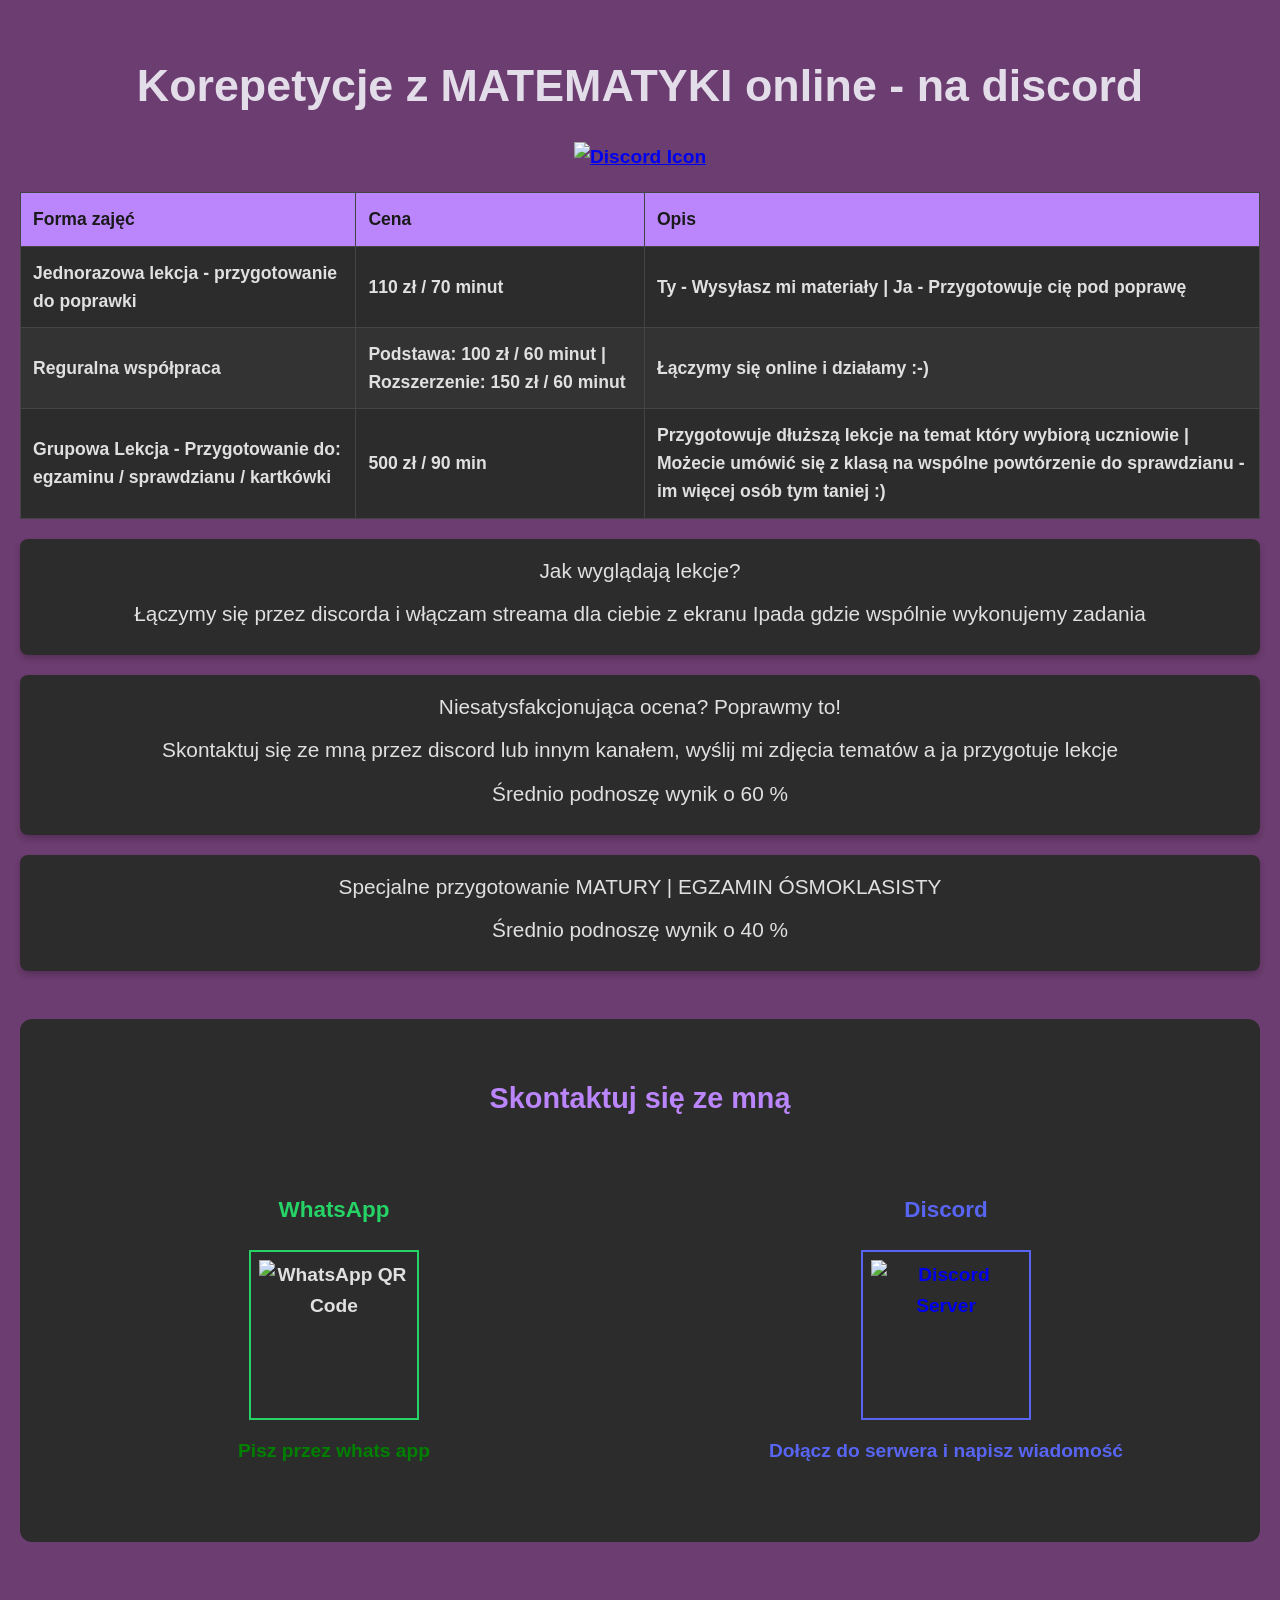
==== index.html @ e44cb3eb "Rename html_matma.html to index.html" ====
<!DOCTYPE html>
<html lang="en">
<head>
  <meta charset="UTF-8">
<meta name="viewport" content="width=device-width, initial-scale=1.0">
<title>Math Tutoring Services</title>
<link rel="stylesheet" href="css_korki.css">
</head>
<body>
<h1>Korepetycje z MATEMATYKI online - na discord</h1>

<div class="discord-icon">
    <a href="https://discord.gg/GSVQudE6" target="_blank">
        <img src="dc.png" alt="Discord Icon">
    </a>
</div>

<table>
    <thead>
        <tr>
            <th>Forma zajęć</th>
            <th>Cena</th>
            <th>Opis</th>
        </tr>
    </thead>
    <tbody>
        <tr>
            <td>Jednorazowa lekcja - przygotowanie do poprawki</td>
            <td>110 zł / 70 minut</td>
            <td>Ty - Wysyłasz mi materiały | Ja - Przygotowuje cię pod poprawę</td>
        </tr>
        <tr>
            <td>Reguralna współpraca</td>
            <td>Podstawa: 100 zł / 60 minut | Rozszerzenie: 150 zł / 60 minut</td>
            <td>Łączymy się online i działamy :-)</td>
        </tr>
        <tr>
            <td>Grupowa Lekcja - Przygotowanie do: egzaminu / sprawdzianu / kartkówki</td>
            <td>500 zł / 90 min</td>
            <td>Przygotowuje dłuższą lekcje na temat który wybiorą uczniowie | Możecie umówić się z klasą na wspólne powtórzenie do sprawdzianu - im więcej osób tym taniej :)</td>
        </tr>
    </tbody>
</table>

<div class="image-section" style="text-align: center;">
    <p>Jak wyglądają lekcje?</p>
    <p>Łączymy się przez discorda i włączam streama dla ciebie z ekranu Ipada gdzie wspólnie wykonujemy zadania</p>

</div>

<div class="image-section" style="text-align: center;">
    <p>Niesatysfakcjonująca ocena? Poprawmy to!</p>
    <p>Skontaktuj się ze mną przez discord lub innym kanałem, wyślij mi zdjęcia tematów a ja przygotuje lekcje</p>
    <p>Średnio podnoszę wynik o 60 %</p>
</div>

<div class="image-section" style="text-align: center;">
    <p>Specjalne przygotowanie MATURY | EGZAMIN ÓSMOKLASISTY</p>
    <p>Średnio podnoszę wynik o 40 %</p>

</div>





<div class="contact-section" style="margin: 3rem auto; text-align: center; padding: 2rem; background: #2c2c2c; border-radius: 12px;">
  <h2 style="color: #bb86fc; margin-bottom: 1.5rem;">Skontaktuj się ze mną</h2>
  
  <div style="display: flex; justify-content: center; gap: 3rem; flex-wrap: wrap;">
    <div class="contact-method" style="flex: 1 1 300px; padding: 1.5rem;">
      <h3 style="color: #25D366;">WhatsApp</h3>
      <img src="whats.png" alt="WhatsApp QR Code" style="width: 150px; height: 150px; margin: 1rem auto; border: 2px solid #25D366; padding: 0.5rem; display: block;">
      <p style="color:green; margin-top: 0.9rem;">Pisz przez whats app</p>
    </div>

    <div class="contact-method" style="flex: 1 1 300px; padding: 1.5rem;">
      <h3 style="color: #5865F2;">Discord</h3>
      <a href="https://discord.gg/GSVQudE6" target="_blank" style="text-decoration: none;">
        <img src="dc_qr.png" alt="Discord Server" style="width: 150px; height: 150px; margin: 1rem auto; border: 2px solid #5865F2; padding: 0.5rem; display: block;">
        <p style="color: #5865F2; margin-top: 0.9rem;">Dołącz do serwera i napisz wiadomość</p>
      </a>
    </div>
  </div>
</div>

</div>
</body>
</html>
---- css_korki.css ----
/* General Styles */
body {
    font-family: 'Arial', sans-serif;
    background-color: #6c3d70;
    color: #e0e0e0;
    margin: 0;
    padding: 20px;
    line-height: 1.6;
    font-size: 1.2rem;
    font-weight: 600;
  }
  
  h1 {
    text-align: center;
    color: #e3ddea;
    font-size: 2.8rem;
    margin-bottom: 20px;
    font-weight: 700;
  }
  
  /* Discord Icon */
  .discord-icon {
    text-align: center;
    margin: 20px 0;
  }
  
  .discord-icon img {
    width: 50px;
    height: 50px;
    transition: transform 0.3s ease;
  }
  
  .discord-icon img:hover {
    transform: scale(1.1);
  }
  
  /* Table Styles */
  table {
    width: 100%;
    border-collapse: collapse;
    margin: 20px 0;
    background-color: #2c2c2c;
    color: #e0e0e0;
  }
  
  table, th, td {
    border: 1px solid #444;
  }
  
  th, td {
    padding: 12px;
    text-align: left;
    font-size: 1.1rem;
  }
  
  th {
    background-color: #bb86fc;
    color: #1a1a1a;
    font-weight: 700;
  }
  
  tr:nth-child(even) {
    background-color: #333;
  }
  
  tr:hover {
    background-color: #444;
  }
  
  /* Image Sections */
  .image-section {
    margin: 20px 0;
    padding: 15px;
    background-color: #2c2c2c;
    border-radius: 8px;
    box-shadow: 0 4px 6px rgba(0, 0, 0, 0.2);
  }
  
  .image-section p {
    margin: 0 0 10px 0;
    font-size: 1.3rem;
    color: #e0e0e0;
    font-weight: 500;
  }
  
  .image-section img {
    width: 100%;
    max-width: 300px;
    height: auto;
    display: block;
    margin: 10px 0;
    border-radius: 8px;
  }
  
  /* Call-to-Action Button */
  .cta-button {
    display: inline-block;
    padding: 10px 20px;
    background-color: #bb86fc;
    color: #1a1a1a;
    text-decoration: none;
    border-radius: 5px;
    font-size: 1.2rem;
    font-weight: 600;
    transition: background-color 0.3s ease;
  }
  
  .cta-button:hover {
    background-color: #9c6fdb;
  }
  
  /* Footer */
  footer {
    text-align: center;
    margin-top: 40px;
    padding: 20px;
    background-color: #2c2c2c;
    color: #e0e0e0;
    border-top: 1px solid #444;
    font-size: 1.1rem;
  }
  
  footer a {
    color: #bb86fc;
    text-decoration: none;
    font-weight: 600;
  }
  
  footer a:hover {
    text-decoration: underline;
  }
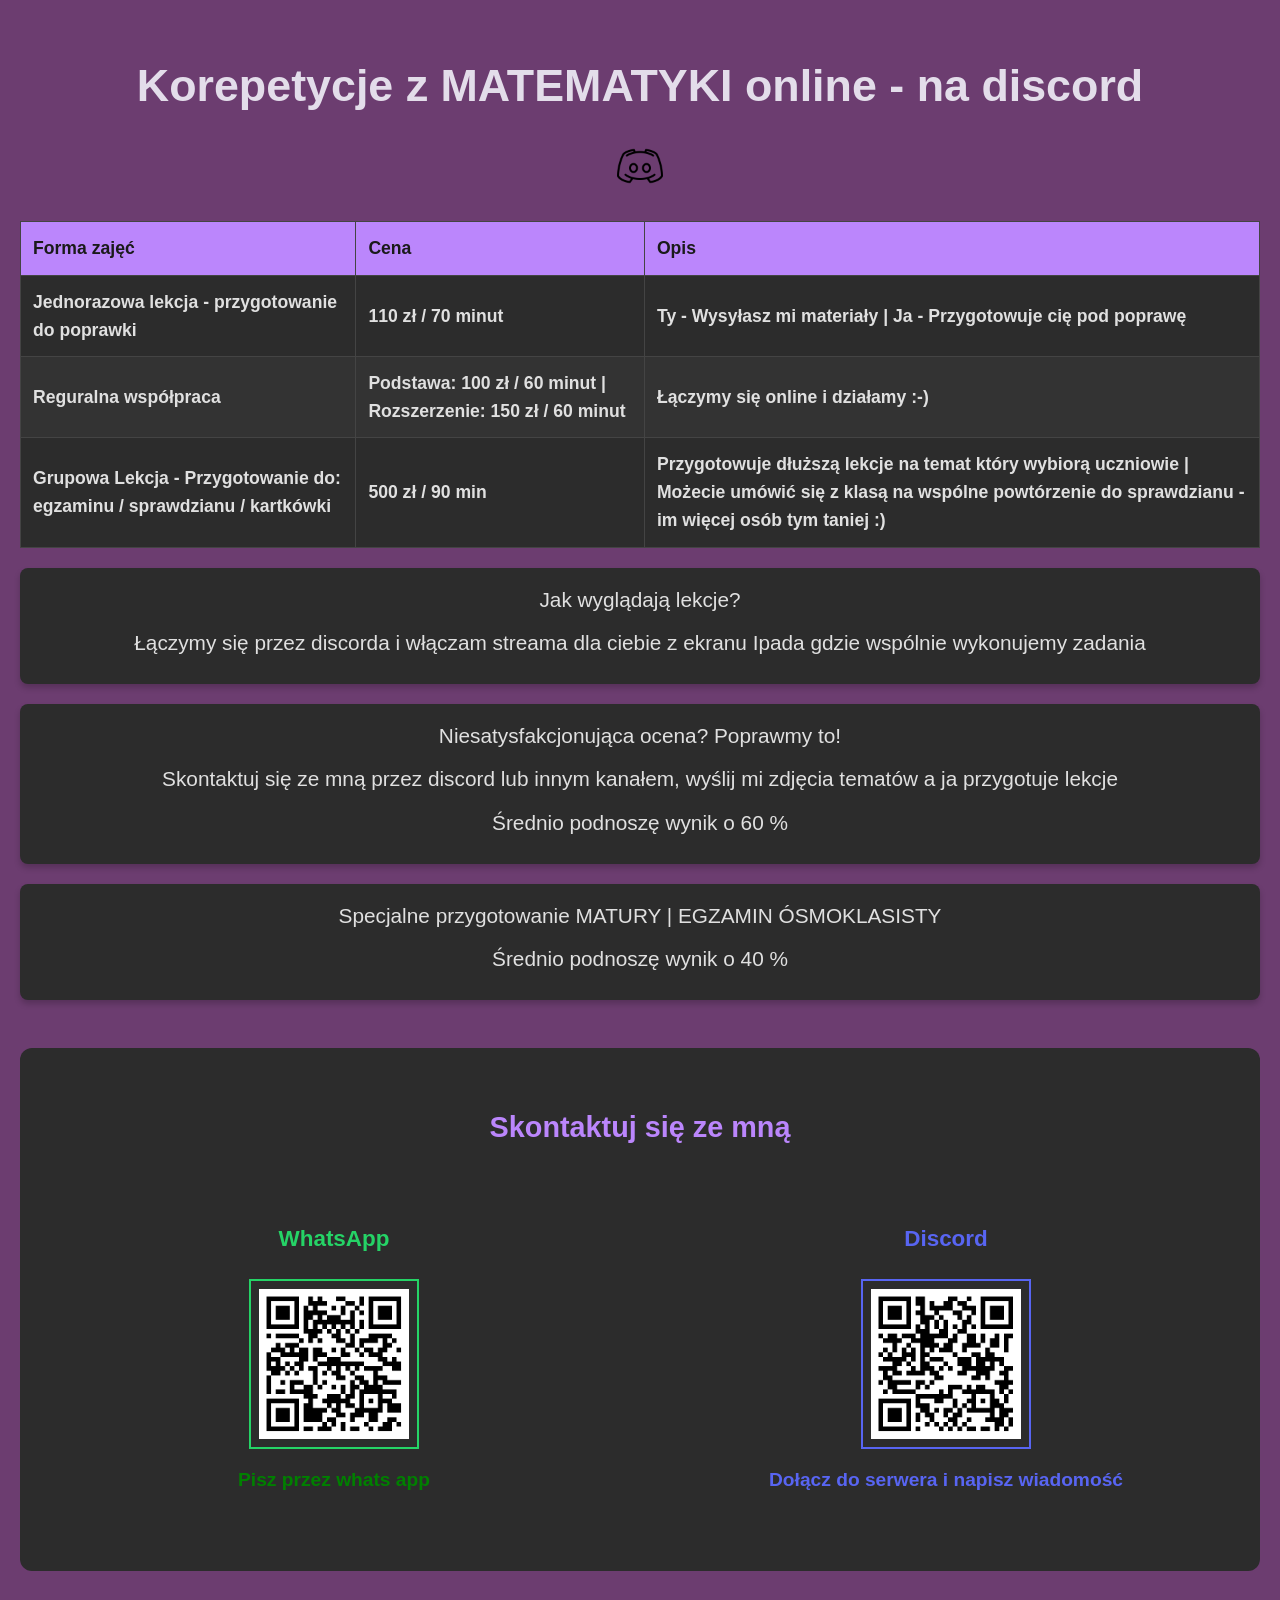
==== commit 1466ba16: "Update index.html" ====
--- a/index.html
+++ b/index.html
@@ -3,7 +3,7 @@
 <head>
   <meta charset="UTF-8">
 <meta name="viewport" content="width=device-width, initial-scale=1.0">
-<title>Math Tutoring Services</title>
+<title>Matma</title>
 <link rel="stylesheet" href="css_korki.css">
 </head>
 <body>
